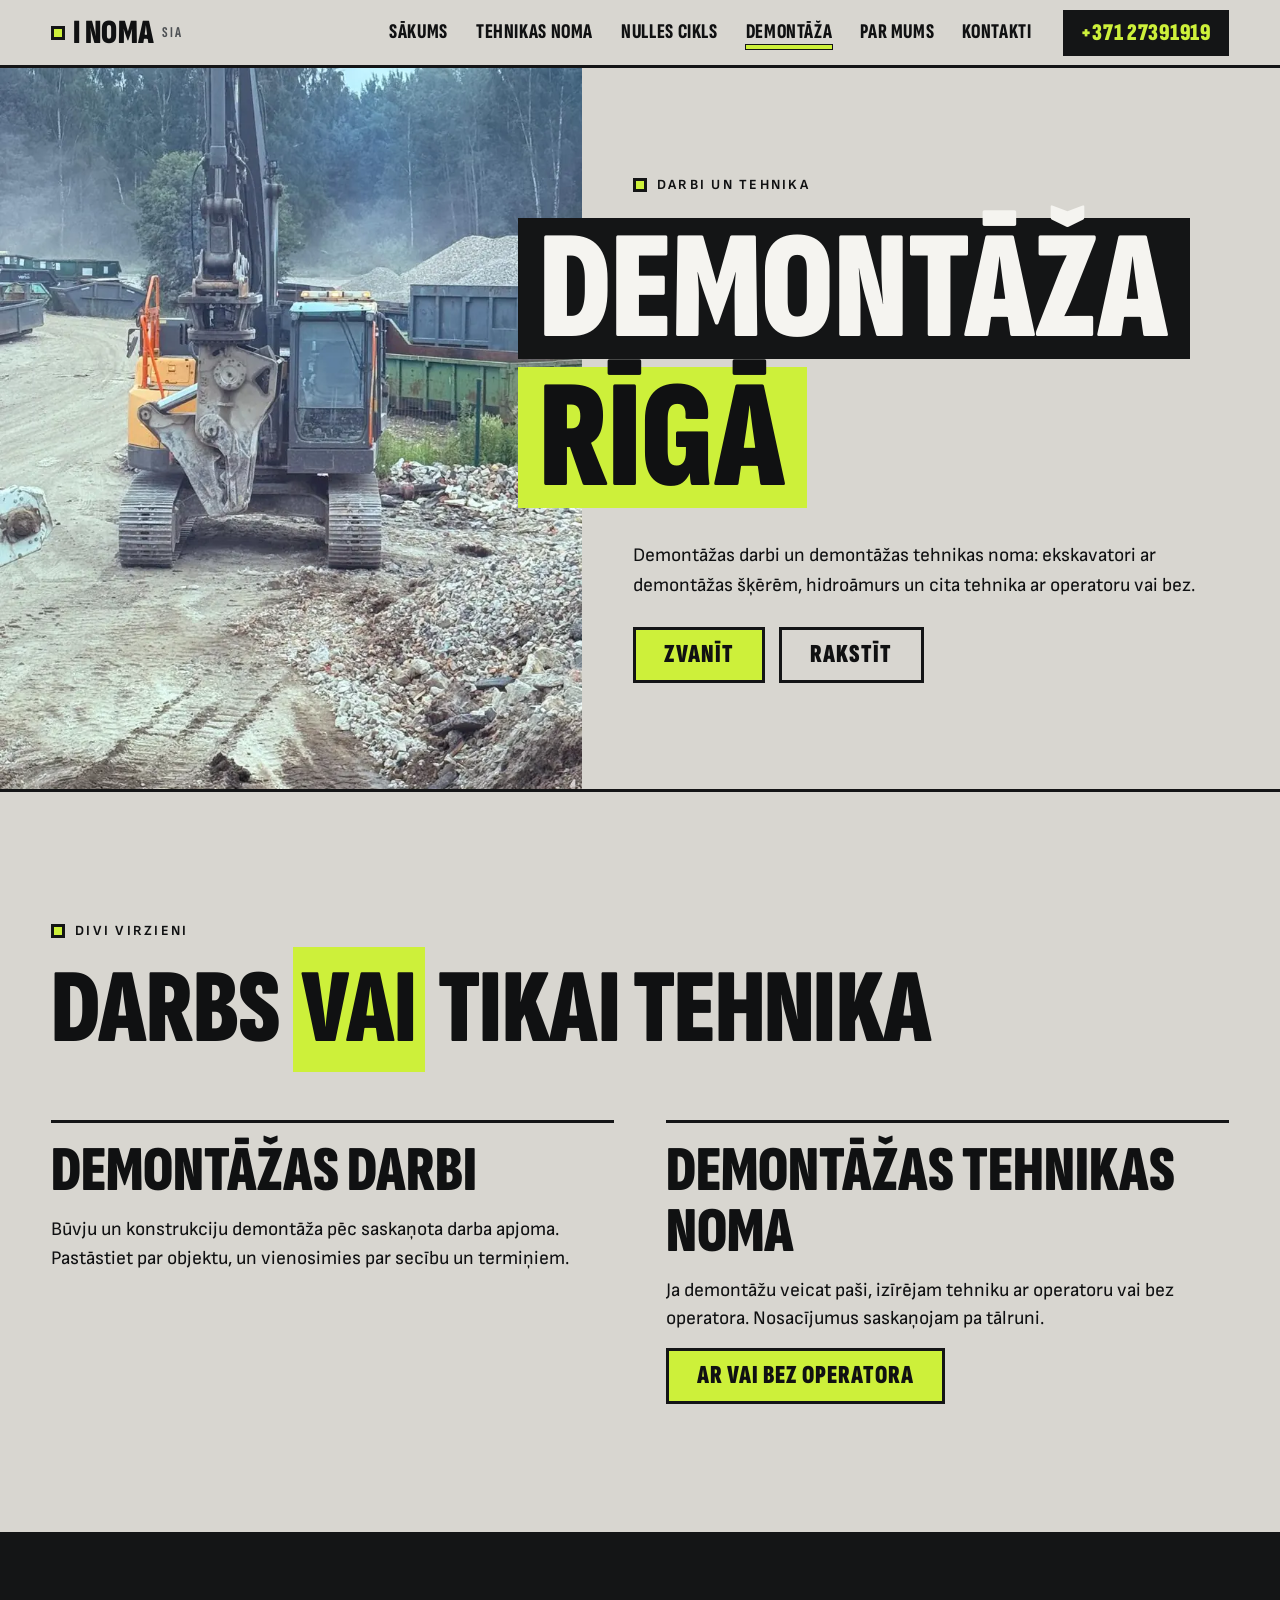
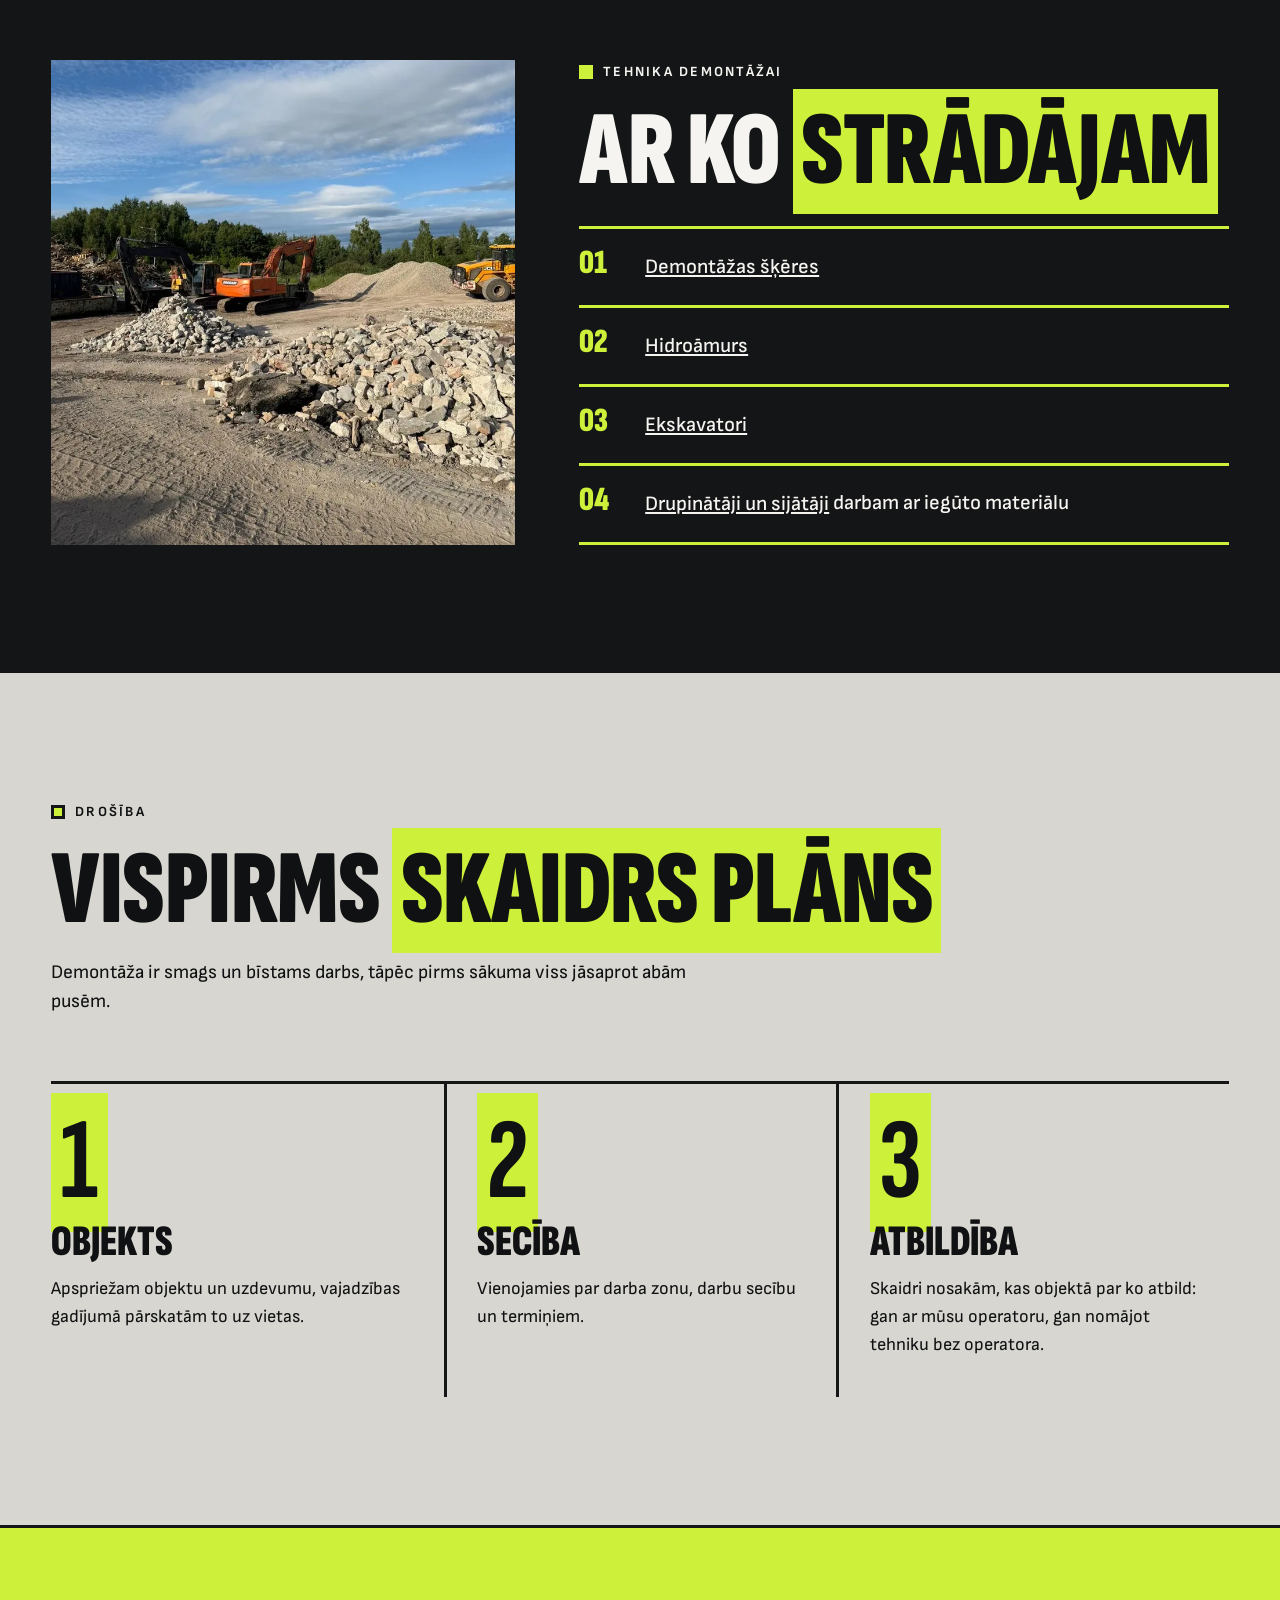
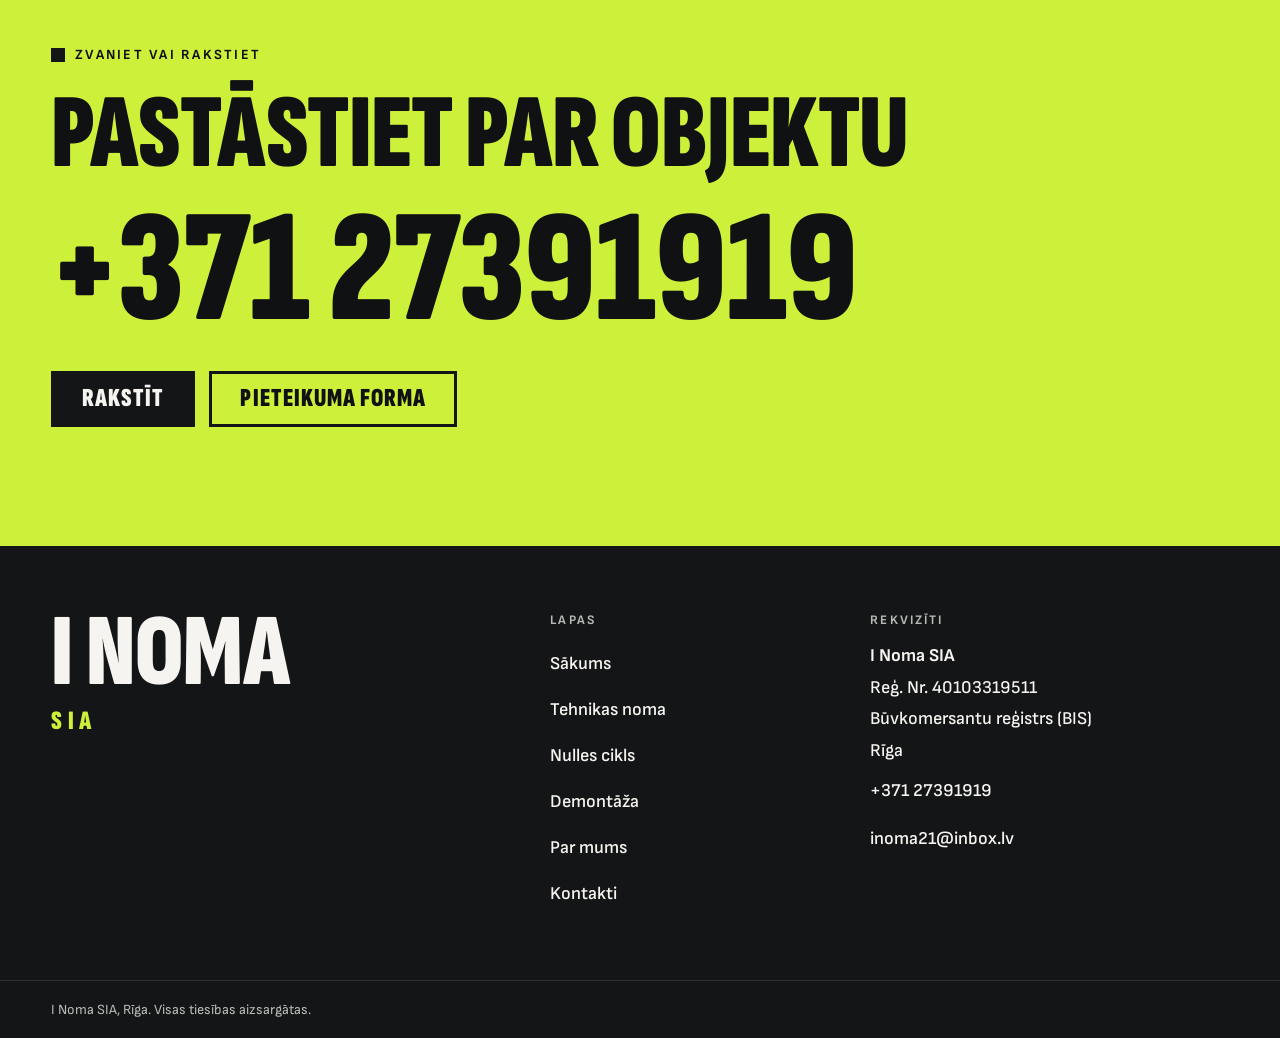
==== demontaza.html @ 494b1142 "I Noma full site: 6 pages with the client's photos, new design Co-Authored-By: Claude Opus 5.5 <nore" ====
<!doctype html>
<html lang="lv">
<head>
<meta charset="utf-8">
<meta name="viewport" content="width=device-width, initial-scale=1">
<title>Demontāža Rīgā: demontāžas darbi un tehnikas noma | I Noma SIA</title>
<meta name="description" content="Demontāžas darbi un demontāžas tehnikas noma Rīgā: ekskavatori ar demontāžas šķērēm, hidroāmurs, drupinātāji, sijātāji. Ar operatoru vai bez operatora.">
<meta name="theme-color" content="#141516">
<link rel="canonical" href="https://vasylian.com/i-noma/demontaza.html">
<meta property="og:type" content="website">
<meta property="og:locale" content="lv_LV">
<meta property="og:site_name" content="I Noma SIA">
<meta property="og:title" content="Demontāža Rīgā: demontāžas darbi un tehnikas noma | I Noma SIA">
<meta property="og:description" content="Demontāžas darbi un demontāžas tehnikas noma Rīgā: ekskavatori ar demontāžas šķērēm, hidroāmurs, drupinātāji, sijātāji. Ar operatoru vai bez operatora.">
<meta property="og:url" content="https://vasylian.com/i-noma/demontaza.html">
<meta property="og:image" content="https://vasylian.com/i-noma/img/demontazas-seres.webp">
<link rel="icon" href="favicon.svg" type="image/svg+xml">
<link rel="preload" href="fonts/sofia-ec-latin.woff2" as="font" type="font/woff2" crossorigin>
<link rel="stylesheet" href="styles.css">
<script type="application/ld+json">
{
  "@context": "https://schema.org",
  "@type": "LocalBusiness",
  "name": "I Noma SIA",
  "description": "Demontāžas darbi un demontāžas tehnikas noma Rīgā: ekskavatori ar demontāžas šķērēm, hidroāmurs, drupinātāji, sijātāji. Ar operatoru vai bez operatora.",
  "url": "https://vasylian.com/i-noma/",
  "email": "inoma21@inbox.lv",
  "telephone": "+37127391919",
  "identifier": "40103319511",
  "address": {
    "@type": "PostalAddress",
    "addressLocality": "Rīga",
    "addressCountry": "LV"
  },
  "areaServed": {
    "@type": "City",
    "name": "Rīga"
  }
}
</script>
</head>
<body>
<a class="skip" href="#saturs">Pāriet uz saturu</a>
<header class="hd">
  <a class="brand" href="index.html" aria-label="I Noma SIA, uz sākumu"><span class="brand__sq" aria-hidden="true"></span><span class="brand__t">I Noma</span><span class="brand__s">SIA</span></a>
  <nav class="nav" id="nav" aria-label="Galvenā izvēlne">
    <a href="index.html">Sākums</a>
    <a href="tehnikas-noma.html">Tehnikas noma</a>
    <a href="nulles-cikls.html">Nulles cikls</a>
    <a href="demontaza.html" aria-current="page">Demontāža</a>
    <a href="par-mums.html">Par mums</a>
    <a href="kontakti.html">Kontakti</a>
  </nav>
  <a class="hd__tel" href="tel:+37127391919">+371 27391919</a>
  <button class="burger" type="button" aria-expanded="false" aria-controls="nav"><i aria-hidden="true"></i><span>Izvēlne</span></button>
</header>
<main id="saturs">
<section class="ph ph--split ph--left" aria-labelledby="h1">
  <div class="ph__img"><img src="img/demontazas-seres.webp" srcset="img/demontazas-seres-800.webp 800w, img/demontazas-seres.webp 900w" sizes="(max-width:900px) 100vw, 45vw" width="900" height="1600" alt="Kāpurķēžu ekskavators ar demontāžas šķērēm, fonā šķembu kaudzes un konteineri" fetchpriority="high" style="object-position:50% 55%"></div>
  <div class="ph__txt">
    <p class="tag" style="margin-bottom:22px">Darbi un tehnika</p>
    <h1 id="h1"><span class="tape">Demontāža</span><span class="tape tape--lime">Rīgā</span></h1>
    <p class="ph__lead">Demontāžas darbi un demontāžas tehnikas noma: ekskavatori ar demontāžas šķērēm, hidroāmurs un cita tehnika ar operatoru vai bez.</p>
    <div class="ph__cta">
      <a class="btn" href="tel:+37127391919">Zvanīt</a>
      <a class="btn btn--line" href="mailto:inoma21@inbox.lv">Rakstīt</a>
    </div>
  </div>
</section>

<section class="sec" aria-labelledby="dd-h">
  <div class="wrap">
    <div class="sec__head">
      <p class="tag">Divi virzieni</p>
      <h2 class="h2" id="dd-h">Darbs <em>vai</em> tikai tehnika</h2>
    </div>
    <div class="cols2">
      <div>
        <h3 class="h3">Demontāžas darbi</h3>
        <p class="lead">Būvju un konstrukciju demontāža pēc saskaņota darba apjoma. Pastāstiet par objektu, un vienosimies par secību un termiņiem.</p>
      </div>
      <div>
        <h3 class="h3">Demontāžas tehnikas noma</h3>
        <p class="lead">Ja demontāžu veicat paši, izīrējam tehniku ar operatoru vai bez operatora. Nosacījumus saskaņojam pa tālruni.</p>
        <p><a class="btn" href="tehnikas-noma.html#operators">Ar vai bez operatora</a></p>
      </div>
    </div>
  </div>
</section>

<section class="sec on-dark" aria-labelledby="teh-h">
  <div class="wrap need need--b">
    <a class="row__img" style="min-height:420px;align-self:stretch" href="img/akmens-kaudzes.webp" data-lb data-cap="Akmeņu un drupu kaudzes, fonā ekskavatori"><img src="img/akmens-kaudzes.webp" srcset="img/akmens-kaudzes-800.webp 800w, img/akmens-kaudzes.webp 1200w" sizes="(max-width:900px) 100vw, 40vw" width="1200" height="1600" alt="Akmeņu un drupu kaudzes laukumā, fonā strādā ekskavatori" loading="lazy" decoding="async" style="object-position:50% 60%"></a>
    <div>
      <p class="tag">Tehnika demontāžai</p>
      <h2 class="h2" id="teh-h" style="margin:18px 0 28px">Ar ko <em>strādājam</em></h2>
      <ul>
        <li><b>01</b><span><a href="tehnikas-noma.html#seres">Demontāžas šķēres</a></span></li>
        <li><b>02</b><span><a href="tehnikas-noma.html#hidroamurs">Hidroāmurs</a></span></li>
        <li><b>03</b><span><a href="tehnikas-noma.html#ekskavatori">Ekskavatori</a></span></li>
        <li><b>04</b><span><a href="tehnikas-noma.html#drupinatajs">Drupinātāji un sijātāji</a> darbam ar iegūto materiālu</span></li>
      </ul>
    </div>
  </div>
</section>

<section class="sec" aria-labelledby="dr-h">
  <div class="wrap">
    <div class="sec__head">
      <p class="tag">Drošība</p>
      <h2 class="h2" id="dr-h">Vispirms <em>skaidrs plāns</em></h2>
      <p class="lead">Demontāža ir smags un bīstams darbs, tāpēc pirms sākuma viss jāsaprot abām pusēm.</p>
    </div>
    <ol class="steps">
      <li><span class="steps__n"><b>1</b></span><h3 class="h3">Objekts</h3><p>Apspriežam objektu un uzdevumu, vajadzības gadījumā pārskatām to uz vietas.</p></li>
      <li><span class="steps__n"><b>2</b></span><h3 class="h3">Secība</h3><p>Vienojamies par darba zonu, darbu secību un termiņiem.</p></li>
      <li><span class="steps__n"><b>3</b></span><h3 class="h3">Atbildība</h3><p>Skaidri nosakām, kas objektā par ko atbild: gan ar mūsu operatoru, gan nomājot tehniku bez operatora.</p></li>
    </ol>
  </div>
</section>

<section class="cta" aria-labelledby="cta-h">
  <div class="wrap">
    <p class="tag">Zvaniet vai rakstiet</p>
    <h2 class="h2" id="cta-h" style="margin:18px 0 22px">Pastāstiet par objektu</h2>
    <a class="cta__tel" href="tel:+37127391919">+371 27391919</a>
    <div class="cta__btns">
      <a class="btn btn--dark" href="mailto:inoma21@inbox.lv">Rakstīt</a>
      <a class="btn btn--line" href="kontakti.html#forma">Pieteikuma forma</a>
    </div>
  </div>
</section>

</main>
<footer class="ft">
  <div class="wrap ft__in">
    <div class="ft__brand">I Noma<small>SIA</small></div>
    <nav aria-label="Apakšējā izvēlne">
      <h2>Lapas</h2>
      <ul>
        <li><a href="index.html">Sākums</a></li>
<li><a href="tehnikas-noma.html">Tehnikas noma</a></li>
<li><a href="nulles-cikls.html">Nulles cikls</a></li>
<li><a href="demontaza.html">Demontāža</a></li>
<li><a href="par-mums.html">Par mums</a></li>
<li><a href="kontakti.html">Kontakti</a></li>
      </ul>
    </nav>
    <div>
      <h2>Rekvizīti</h2>
      <p><strong>I Noma SIA</strong></p>
      <p>Reģ. Nr. 40103319511</p>
      <p>Būvkomersantu reģistrs (BIS)</p>
      <p>Rīga</p>
      <p><a href="tel:+37127391919">+371 27391919</a></p>
      <p><a href="mailto:inoma21@inbox.lv">inoma21@inbox.lv</a></p>
    </div>
  </div>
  <div class="wrap ft__legal">I Noma SIA, Rīga. Visas tiesības aizsargātas.</div>
</footer>
<div class="dock">
  <a class="dock__call" href="tel:+37127391919">Zvanīt</a>
  <a class="dock__mail" href="mailto:inoma21@inbox.lv">Rakstīt</a>
</div>
<script src="script.js" defer></script>
</body>
</html>
---- styles.css ----
@font-face{font-family:'Sofia Sans';font-style:normal;font-weight:400 800;font-display:swap;src:url(fonts/sofia-latin-ext.woff2) format('woff2');unicode-range:U+0100-02BA,U+02BD-02C5,U+02C7-02CC,U+02CE-02D7,U+02DD-02FF,U+0304,U+0308,U+0329,U+1D00-1DBF,U+1E00-1E9F,U+1EF2-1EFF,U+2020,U+20A0-20AB,U+20AD-20C4,U+2113,U+2C60-2C7F,U+A720-A7FF}
@font-face{font-family:'Sofia Sans';font-style:normal;font-weight:400 800;font-display:swap;src:url(fonts/sofia-latin.woff2) format('woff2');unicode-range:U+0000-00FF,U+0131,U+0152-0153,U+02BB-02BC,U+02C6,U+02DA,U+02DC,U+0304,U+0308,U+0329,U+2000-206F,U+20AC,U+2122,U+2191,U+2193,U+2212,U+2215,U+FEFF,U+FFFD}
@font-face{font-family:'Sofia Sans Extra Condensed';font-style:normal;font-weight:600 900;font-display:swap;src:url(fonts/sofia-ec-latin-ext.woff2) format('woff2');unicode-range:U+0100-02BA,U+02BD-02C5,U+02C7-02CC,U+02CE-02D7,U+02DD-02FF,U+0304,U+0308,U+0329,U+1D00-1DBF,U+1E00-1E9F,U+1EF2-1EFF,U+2020,U+20A0-20AB,U+20AD-20C4,U+2113,U+2C60-2C7F,U+A720-A7FF}
@font-face{font-family:'Sofia Sans Extra Condensed';font-style:normal;font-weight:600 900;font-display:swap;src:url(fonts/sofia-ec-latin.woff2) format('woff2');unicode-range:U+0000-00FF,U+0131,U+0152-0153,U+02BB-02BC,U+02C6,U+02DA,U+02DC,U+0304,U+0308,U+0329,U+2000-206F,U+20AC,U+2122,U+2191,U+2193,U+2212,U+2215,U+FEFF,U+FFFD}

:root{
  --c:#d8d6d0;--c2:#c8c6bf;--c3:#a9a79f;
  --g:#141516;--g2:#1f2123;--g3:#2d3033;
  --w:#f5f4f0;--ink:#101112;--mute:#4d5053;--mute-d:#b7b9b6;
  --lime:#cdf03a;
  --fd:'Sofia Sans Extra Condensed','Arial Narrow','Roboto Condensed',sans-serif;
  --ft:'Sofia Sans',system-ui,-apple-system,'Segoe UI',Roboto,Arial,sans-serif;
  --pad:clamp(16px,4vw,56px);
  --max:1400px;
  --hd:68px;
}
*,*::before,*::after{box-sizing:border-box}
html{-webkit-text-size-adjust:100%;scroll-behavior:smooth;scroll-padding-top:calc(var(--hd) + 12px)}
body{margin:0;background:var(--c);color:var(--ink);font-family:var(--ft);font-size:18px;line-height:1.55;overflow-x:hidden}
img{display:block;max-width:100%;height:auto}
a{color:inherit}
h1,h2,h3,h4,p,ul,ol,dl,dd,figure{margin:0}
ul,ol{padding:0;list-style:none}
button{font:inherit;color:inherit}
:focus-visible{outline:3px solid var(--lime);outline-offset:3px;box-shadow:0 0 0 6px var(--g)}
.skip{position:absolute;left:8px;top:-60px;background:var(--lime);color:var(--ink);padding:12px 16px;font-weight:700;z-index:300;text-decoration:none}
.skip:focus{top:8px}
.wrap{width:100%;max-width:var(--max);margin-inline:auto;padding-inline:var(--pad)}
.sr{position:absolute;width:1px;height:1px;overflow:hidden;clip:rect(0 0 0 0);white-space:nowrap}

/* ---------- header ---------- */
.hd{position:sticky;top:0;z-index:100;height:var(--hd);display:flex;align-items:center;gap:20px;padding-inline:var(--pad);background:var(--c);border-bottom:3px solid var(--g)}
.brand{display:flex;align-items:center;min-height:44px;gap:8px;text-decoration:none;font-family:var(--fd);font-weight:900;text-transform:uppercase;line-height:1;margin-right:auto}
.brand__sq{width:14px;height:14px;background:var(--lime);border:3px solid var(--g);align-self:center;flex:none}
.brand__t{font-size:34px;letter-spacing:.01em}
.brand__s{font-size:15px;font-weight:700;letter-spacing:.14em;color:var(--mute)}
.nav{display:flex;align-items:center;gap:4px}
.nav a{display:inline-flex;align-items:center;min-height:44px;padding:0 12px;font-family:var(--fd);font-weight:800;font-size:21px;text-transform:uppercase;letter-spacing:.03em;text-decoration:none;position:relative}
.nav a::after{content:"";position:absolute;left:12px;right:12px;bottom:6px;height:4px;background:var(--lime);box-shadow:0 0 0 1px var(--g);transform:scaleX(0);transform-origin:left;transition:transform .2s}
.nav a:hover::after,.nav a[aria-current="page"]::after{transform:scaleX(1)}
.hd__tel{display:inline-flex;align-items:center;min-height:46px;padding:0 18px;background:var(--g);color:var(--lime);font-family:var(--fd);font-weight:900;font-size:24px;letter-spacing:.03em;text-decoration:none;white-space:nowrap}
.hd__tel:hover{background:var(--lime);color:var(--ink);outline:3px solid var(--g);outline-offset:-3px}
.burger{display:none;min-height:46px;min-width:46px;padding:0 14px;background:var(--g);color:var(--w);border:0;cursor:pointer;font-family:var(--fd);font-weight:800;font-size:20px;text-transform:uppercase;letter-spacing:.05em;align-items:center;gap:10px}
.burger i{display:block;width:20px;height:12px;border-block:3px solid currentColor;position:relative}
.burger i::after{content:"";position:absolute;left:0;right:0;top:3px;height:3px;background:currentColor}

/* ---------- buttons, labels ---------- */
.btn{display:inline-flex;align-items:center;justify-content:center;gap:10px;min-height:56px;padding:0 28px;font-family:var(--fd);font-weight:900;font-size:26px;text-transform:uppercase;letter-spacing:.04em;text-decoration:none;border:3px solid var(--g);background:var(--lime);color:var(--ink);cursor:pointer;transition:transform .15s,box-shadow .15s}
.btn:hover{transform:translate(-3px,-3px);box-shadow:5px 5px 0 var(--g)}
.btn--dark{background:var(--g);color:var(--w)}
.btn--line{background:transparent}
.btn--onDark{border-color:var(--lime)}
.btn--onDark.btn--line{color:var(--w)}
.btn--onDark:hover{box-shadow:5px 5px 0 var(--lime)}
.tag{display:inline-flex;align-items:center;gap:10px;font-family:var(--ft);font-weight:700;font-size:14px;letter-spacing:.16em;text-transform:uppercase}
.tag::before{content:"";width:14px;height:14px;background:var(--lime);border:3px solid var(--g);flex:none}
.on-dark .tag::before{border-color:var(--lime)}
.tape{display:block;width:max-content;max-width:none;white-space:nowrap;background:var(--g);color:var(--w);padding:.02em .14em 0;margin:0 0 .06em;line-height:.9}
.tape--lime{background:var(--lime);color:var(--ink)}

/* ---------- headings ---------- */
.h2{font-family:var(--fd);font-weight:900;text-transform:uppercase;font-size:clamp(46px,8.2vw,124px);line-height:.88;letter-spacing:-.005em}
.h2 em{font-style:normal;background:var(--lime);color:var(--ink);padding:0 .08em;box-decoration-break:clone;-webkit-box-decoration-break:clone}
.h3{font-family:var(--fd);font-weight:900;text-transform:uppercase;font-size:clamp(30px,3.4vw,46px);line-height:.95}
.lead{font-size:clamp(19px,1.5vw,22px);line-height:1.5;max-width:34em}
.h2 + .lead,.h2 + p{margin-top:32px!important}
.sec__head .h2 + .lead{margin-top:0!important}

/* ---------- sections ---------- */
.sec{padding-block:clamp(64px,10vw,150px)}
.sec--tight{padding-block:clamp(48px,6vw,90px)}
.on-dark{background:var(--g);color:var(--w)}
.on-dark .mute{color:var(--mute-d)}
.mute{color:var(--mute)}
.sec__head{display:grid;gap:22px;margin-bottom:clamp(32px,5vw,64px)}
.sec__head .lead{margin-top:6px}

/* ---------- hero (home) ---------- */
.hero{display:grid;grid-template-columns:minmax(0,5fr) minmax(0,7fr);min-height:calc(100svh - var(--hd));border-bottom:3px solid var(--g)}
.hero__txt{position:relative;z-index:2;padding:clamp(28px,4vw,56px) 0 clamp(28px,4vw,56px) var(--pad);display:flex;flex-direction:column;justify-content:space-between;gap:36px}
.hero h1{font-family:var(--fd);font-weight:900;text-transform:uppercase;font-size:clamp(60px,8.6vw,138px);line-height:.88;margin-top:clamp(20px,3vw,40px)}
.hero h1 .tape{margin-right:-14vw}
.hero h1 .loc{display:block;margin-top:.12em;font-size:.34em;letter-spacing:.14em;font-weight:800}
.hero__lead{max-width:30em}
.hero__cta{display:flex;flex-wrap:wrap;gap:14px;margin-top:26px}
.hero__img{position:relative;overflow:hidden;min-height:420px;background:var(--g2)}
.hero__img img{position:absolute;inset:0;width:100%;height:100%;object-fit:cover;object-position:76% 45%}

/* ---------- page head (inner) ---------- */
.ph{border-bottom:3px solid var(--g);position:relative}
.ph--wide .ph__img{height:clamp(320px,56vh,640px);position:relative;overflow:hidden;background:var(--g2)}
.ph__img img{width:100%;height:100%;object-fit:cover}
.ph--wide .ph__txt{padding:0 var(--pad);margin-top:calc(-1 * clamp(56px,8vw,128px));position:relative;z-index:2;padding-bottom:clamp(32px,5vw,64px)}
.ph h1{font-family:var(--fd);font-weight:900;text-transform:uppercase;font-size:clamp(60px,12vw,200px);line-height:.86}
.ph h1 .tape{margin-bottom:.05em}
.ph h1 .sub{display:block;font-size:.3em;letter-spacing:.06em;font-weight:800;margin-top:.2em}
.ph__lead{margin-top:clamp(18px,2vw,28px);max-width:36em;font-size:clamp(19px,1.5vw,22px)}
.ph__cta{display:flex;flex-wrap:wrap;gap:14px;margin-top:26px}
.ph--split{display:grid;grid-template-columns:minmax(0,6fr) minmax(0,5fr);min-height:calc(88svh - var(--hd))}
.ph--split .ph__txt{padding:clamp(32px,5vw,72px) 0 clamp(32px,5vw,72px) var(--pad);display:flex;flex-direction:column;justify-content:center;position:relative;z-index:2}
.ph--split h1 .tape{margin-right:-9vw}
.ph--split .ph__img{height:auto;min-height:420px;position:relative;overflow:hidden;background:var(--g2)}
.ph--split .ph__img img{position:absolute;inset:0}
.ph--left{grid-template-columns:minmax(0,5fr) minmax(0,6fr)}
.ph--left .ph__txt{padding:clamp(32px,5vw,72px) var(--pad) clamp(32px,5vw,72px) clamp(24px,4vw,56px);order:2}
.ph--left h1 .tape{margin-right:0;margin-left:-9vw}
.ph--left .ph__img{order:1}
.zero{position:absolute;right:var(--pad);bottom:clamp(8px,2vw,28px);font-family:var(--fd);font-weight:900;font-size:clamp(70px,14vw,230px);line-height:.8;color:var(--lime);-webkit-text-stroke:3px var(--g);paint-order:stroke fill;z-index:3;pointer-events:none;letter-spacing:-.01em}

/* ---------- machinery mosaic ---------- */
.mos{display:grid;grid-template-columns:repeat(12,minmax(0,1fr));grid-auto-rows:clamp(190px,21vw,310px);gap:6px}
.tile{position:relative;overflow:hidden;background:var(--g2);display:block;text-decoration:none;color:var(--w)}
.tile img{position:absolute;inset:0;width:100%;height:100%;object-fit:cover;transition:transform .5s}
.tile:hover img{transform:scale(1.04)}
.tile::after{content:"";position:absolute;inset:auto 0 0 0;height:55%;background:linear-gradient(to top,rgba(10,10,10,.72),transparent);pointer-events:none}
.tile__l{position:absolute;left:0;bottom:0;z-index:2;display:flex;flex-direction:column;align-items:flex-start;gap:6px;padding:14px;max-width:100%}
.tile__n{font-family:var(--ft);font-weight:700;font-size:13px;letter-spacing:.16em;color:var(--lime)}
.tile__t{font-family:var(--fd);font-weight:900;font-size:clamp(28px,3.3vw,50px);text-transform:uppercase;line-height:.92;background:var(--g);color:var(--w);padding:.05em .16em 0;transition:background .2s,color .2s}
.tile:hover .tile__t{background:var(--lime);color:var(--ink)}
.t1{grid-column:span 7;grid-row:span 2}
.t2{grid-column:span 5}
.t3{grid-column:span 5}
.t4{grid-column:span 4;grid-row:span 2}
.t5{grid-column:span 8}
.t6{grid-column:span 4}
.t7{grid-column:span 4}
.tile--type{background:var(--lime);color:var(--ink);padding:18px;display:flex;flex-direction:column;justify-content:space-between}
.tile--type::after{display:none}
.tile--type .tile__t,.tile--type:hover .tile__t{background:none;color:var(--ink);padding:0;font-size:clamp(34px,4.4vw,66px)}
.tile--type p{font-weight:600;font-size:17px;line-height:1.35;max-width:20em}
.tile--type .tile__n{color:var(--ink)}
.t1 img{object-position:60% 50%}.t2 img{object-position:50% 60%}.t3 img{object-position:35% 55%}.t4 img{object-position:50% 70%}.t5 img{object-position:38% 55%}.t6 img{object-position:55% 50%}

/* ---------- operator split ---------- */
.ops{display:grid;grid-template-columns:1fr 1fr;border:3px solid var(--lime)}
.ops > div{padding:clamp(24px,3.5vw,56px);display:grid;gap:18px;align-content:start}
.ops > div + div{border-left:3px solid var(--lime)}
.ops h3{font-family:var(--fd);font-weight:900;text-transform:uppercase;font-size:clamp(44px,6.5vw,104px);line-height:.88}
.ops h3 span{color:var(--lime)}
.ops p{font-size:clamp(18px,1.4vw,21px);max-width:26em}
.ops ul{display:grid;gap:10px}
.ops li{display:flex;gap:12px;align-items:flex-start;font-weight:500}
.ops li::before{content:"";flex:none;width:14px;height:14px;margin-top:.5em;background:var(--lime)}
.ops--light{border-color:var(--g)}
.ops--light > div + div{border-left-color:var(--g)}
.ops--light h3 span{color:var(--ink);background:var(--lime);padding:0 .08em}
.ops--light li::before{background:var(--g)}

/* ---------- index list ---------- */
.idx{border-top:3px solid var(--g)}
.idx a{display:grid;grid-template-columns:clamp(54px,9vw,140px) minmax(0,1fr) auto;align-items:center;gap:clamp(12px,3vw,40px);padding:clamp(18px,2.6vw,36px) 0;border-bottom:3px solid var(--g);text-decoration:none;transition:background .2s,padding .2s}
.idx a:hover{background:var(--lime);padding-inline:18px}
.idx__n{font-family:var(--fd);font-weight:900;font-size:clamp(30px,5vw,72px);line-height:1}
.idx__t{font-family:var(--fd);font-weight:900;text-transform:uppercase;font-size:clamp(40px,7.4vw,112px);line-height:.9}
.idx__d{display:block;font-family:var(--ft);font-weight:500;font-size:clamp(17px,1.4vw,20px);line-height:1.4;margin-top:8px;text-transform:none;max-width:34em}
.idx__a{font-family:var(--fd);font-weight:900;font-size:clamp(40px,6vw,92px);line-height:1}

/* ---------- gallery contact sheet ---------- */
.sheet{display:grid;grid-template-columns:repeat(4,minmax(0,1fr));grid-auto-rows:clamp(150px,19vw,280px);gap:6px;grid-auto-flow:dense}
.sheet a{position:relative;display:block;overflow:hidden;background:var(--g2);cursor:zoom-in}
.sheet img{position:absolute;inset:0;width:100%;height:100%;object-fit:cover;transition:transform .5s}
.sheet a:hover img{transform:scale(1.05)}
.sheet .n{position:absolute;left:0;top:0;z-index:2;background:var(--g);color:var(--lime);font-family:var(--fd);font-weight:800;font-size:20px;line-height:1;padding:6px 10px;letter-spacing:.06em}
.sheet .w2{grid-column:span 2}
.sheet .h2r{grid-row:span 2}

/* ---------- steps ---------- */
.steps{display:grid;grid-template-columns:repeat(3,minmax(0,1fr));border-top:3px solid var(--g)}
.steps li{padding:clamp(20px,2.6vw,36px) clamp(16px,2.4vw,32px) clamp(24px,3vw,44px) 0;display:grid;gap:12px;align-content:start}
.steps li + li{padding-left:clamp(16px,2.4vw,32px);border-left:3px solid var(--g)}
.steps__n{font-family:var(--fd);font-weight:900;font-size:clamp(70px,9vw,140px);line-height:.8}
.steps__n b{background:var(--lime);color:var(--ink);padding:0 .08em}
.steps p{max-width:24em}
.on-dark .steps,.on-dark .steps li + li{border-color:var(--lime)}
.on-dark .steps__n{color:var(--w)}

/* ---------- feature rows (rental) ---------- */
.rows{display:grid;gap:clamp(48px,6vw,96px)}
.row{display:grid;grid-template-columns:minmax(0,7fr) minmax(0,5fr);gap:clamp(20px,3vw,48px);align-items:stretch;scroll-margin-top:90px}
.row:nth-child(even){grid-template-columns:minmax(0,5fr) minmax(0,7fr)}
.row:nth-child(even) .row__img{order:2}
.row__img{display:block;position:relative;overflow:hidden;min-height:300px;background:var(--g2);cursor:zoom-in}
.row__img img{position:absolute;inset:0;width:100%;height:100%;object-fit:cover}
.row__body{display:flex;flex-direction:column;justify-content:center;gap:16px;border-top:3px solid var(--g);padding-top:18px}
.row__n{font-family:var(--ft);font-weight:700;font-size:14px;letter-spacing:.16em;text-transform:uppercase}
.row__body .h2{font-size:clamp(46px,6.6vw,100px)}
.row--type{grid-template-columns:1fr!important}
.row--type .row__body{background:var(--lime);padding:clamp(20px,3vw,44px);border:3px solid var(--g)}

/* ---------- facts ---------- */
.need{display:grid;grid-template-columns:minmax(0,5fr) minmax(0,6fr);gap:clamp(24px,5vw,80px);align-items:start}
.need--a{grid-template-columns:minmax(0,6fr) minmax(0,5fr)}
.need--b{grid-template-columns:minmax(0,5fr) minmax(0,7fr)}
.need ul{display:grid;border-top:3px solid var(--lime)}
.need li{display:grid;grid-template-columns:54px 1fr;gap:12px;padding:16px 0;border-bottom:3px solid var(--lime);font-size:clamp(19px,1.6vw,23px);font-weight:500;align-items:baseline}
.need li a{display:inline-flex;align-items:center;min-height:44px}
.need li b{font-family:var(--fd);font-weight:900;color:var(--lime);font-size:34px;line-height:1}
.facts{display:grid;border-top:3px solid var(--g)}
.facts div{display:grid;grid-template-columns:minmax(120px,1fr) minmax(0,2fr);gap:16px;padding:16px 0;border-bottom:3px solid var(--g)}
.facts dt{font-weight:700;font-size:14px;letter-spacing:.14em;text-transform:uppercase;align-self:center}
.facts dd{font-family:var(--fd);font-weight:800;font-size:clamp(26px,3vw,40px);line-height:1;overflow-wrap:anywhere}
.facts a{display:inline-flex;align-items:center;min-height:44px;text-decoration:none;box-shadow:inset 0 -4px 0 var(--lime)}
.cols2{display:grid;grid-template-columns:minmax(0,1fr) minmax(0,1fr);gap:clamp(24px,4vw,64px)}
.cols2 > div{border-top:3px solid var(--g);padding-top:18px;display:grid;gap:14px;align-content:start}
.cols2 .h3{font-size:clamp(38px,5vw,76px)}
.bullets{display:grid;gap:8px}
.bullets li{display:flex;gap:12px;align-items:flex-start;font-weight:500}
.bullets li::before{content:"";flex:none;width:14px;height:14px;margin-top:.5em;background:var(--lime);border:3px solid var(--g)}
.on-dark .bullets li::before{border-color:var(--lime)}
.band{position:relative;height:clamp(240px,40vw,560px);overflow:hidden;background:var(--g2);display:block;cursor:zoom-in}
.band img{position:absolute;inset:0;width:100%;height:100%;object-fit:cover}
.band--p{display:grid;grid-template-columns:repeat(2,minmax(0,1fr));gap:6px;height:auto;cursor:default;background:none}
.band--p a{position:relative;display:block;height:clamp(260px,42vw,600px);overflow:hidden;background:var(--g2);cursor:zoom-in}
.band--p img{position:absolute;inset:0;width:100%;height:100%;object-fit:cover}

/* ---------- CTA ---------- */
.cta{padding-block:clamp(64px,9vw,140px);background:var(--lime);color:var(--ink);border-top:3px solid var(--g)}
.cta .tag::before{background:var(--g)}
.cta__tel{display:block;width:max-content;max-width:100%;font-family:var(--fd);font-weight:900;font-size:clamp(54px,12.5vw,210px);line-height:.85;color:var(--ink);text-decoration:none;white-space:nowrap;margin-bottom:32px}
.cta__tel:hover{background:var(--g);color:var(--lime)}
.cta .btn--dark:hover{box-shadow:5px 5px 0 var(--g)}
.cta__btns{display:flex;flex-wrap:wrap;gap:14px}
.cta .h2{margin-bottom:24px}

/* ---------- contacts ---------- */
.contact{display:grid;grid-template-columns:minmax(0,6fr) minmax(0,6fr);gap:clamp(28px,5vw,80px);align-items:start}
.form{display:grid;gap:18px;background:var(--w);border:3px solid var(--g);padding:clamp(20px,3vw,40px)}
.form label,.form fieldset{display:grid;gap:6px;font-weight:700;font-size:14px;letter-spacing:.12em;text-transform:uppercase}
.form fieldset{border:0;padding:0;margin:0;min-width:0}
.form legend{padding:0;margin-bottom:6px}
.form input[type=text],.form select,.form textarea{width:100%;min-height:52px;padding:12px 14px;border:3px solid var(--g);background-color:#fff;color:var(--ink);font:500 18px var(--ft);letter-spacing:0;text-transform:none;border-radius:0;-webkit-appearance:none;appearance:none}
.form select{background-image:linear-gradient(45deg,transparent 50%,var(--g) 50%),linear-gradient(135deg,var(--g) 50%,transparent 50%);background-position:calc(100% - 22px) 50%,calc(100% - 16px) 50%;background-size:6px 6px;background-repeat:no-repeat;padding-right:40px}
.form textarea{min-height:120px;resize:vertical}
.form input:focus-visible,.form select:focus-visible,.form textarea:focus-visible{outline:3px solid var(--lime);box-shadow:0 0 0 6px var(--g)}
.radios{display:flex;flex-wrap:wrap;gap:8px}
.radios label{display:inline-flex;position:relative;font-size:17px;letter-spacing:0;text-transform:none;font-weight:600}
.radios input{position:absolute;opacity:0;inset:0;width:100%;height:100%;margin:0;cursor:pointer}
.radios span{display:inline-flex;align-items:center;min-height:48px;padding:0 16px;border:3px solid var(--g);background:#fff}
.radios input:checked + span{background:var(--g);color:var(--lime)}
.radios input:focus-visible + span{outline:3px solid var(--lime);box-shadow:0 0 0 6px var(--g)}
.form__row{display:grid;grid-template-columns:1fr 1fr;gap:18px}
.form__note{font-size:15px;font-weight:500;color:var(--mute);letter-spacing:0;text-transform:none}
.form__msg{font-size:16px;font-weight:600;letter-spacing:0;text-transform:none;min-height:1.4em}
.clist{display:grid;border-top:3px solid var(--g);margin-top:26px}
.clist li{padding:16px 0;border-bottom:3px solid var(--g);display:grid;gap:4px}
.clist small{font-weight:700;font-size:13px;letter-spacing:.16em;text-transform:uppercase;color:var(--mute)}
.clist a,.clist .v{font-family:var(--fd);font-weight:900;font-size:clamp(34px,5vw,64px);line-height:1;text-decoration:none;overflow-wrap:anywhere}
.clist a{justify-self:start;display:inline-flex;align-items:center;min-height:44px}
.clist a:hover{background:var(--lime)}
.map{margin-top:clamp(36px,5vw,64px);border:3px solid var(--g);background:var(--c2)}
.map iframe{display:block;width:100%;height:clamp(300px,38vw,460px);border:0;filter:grayscale(1) contrast(1.05)}
.map__cap{display:flex;flex-wrap:wrap;gap:12px;justify-content:space-between;align-items:center;padding:8px 16px;background:var(--g);color:var(--w);font-weight:600;font-size:16px}
.map__cap a{display:inline-flex;align-items:center;min-height:44px;color:var(--lime)}

/* ---------- footer ---------- */
.ft{background:var(--g);color:var(--w);border-top:3px solid var(--lime)}
.ft__in{display:grid;grid-template-columns:minmax(0,5fr) minmax(0,3fr) minmax(0,4fr);gap:clamp(24px,4vw,64px);padding-block:clamp(40px,5vw,72px)}
.ft__brand{font-family:var(--fd);font-weight:900;font-size:clamp(60px,8vw,128px);line-height:.85;text-transform:uppercase}
.ft__brand small{display:block;font-size:.26em;letter-spacing:.2em;color:var(--lime);margin-top:.5em}
.ft h2{font-family:var(--ft);font-weight:700;font-size:13px;letter-spacing:.16em;text-transform:uppercase;color:var(--mute-d);margin-bottom:12px}
.ft ul{display:grid;gap:2px}
.ft a{display:inline-flex;align-items:center;min-height:44px;text-decoration:none;font-weight:600}
.ft a:hover{color:var(--lime)}
.ft p{font-weight:500;margin-bottom:4px}
.ft__legal{border-top:1px solid var(--g3);padding-block:18px;font-size:14px;color:var(--mute-d)}

/* ---------- dock (mobile) ---------- */
.dock{display:none}

/* ---------- lightbox ---------- */
.lb{position:fixed;inset:0;z-index:500;background:rgba(10,10,10,.94);display:none;align-items:center;justify-content:center;padding:56px 72px 72px}
.lb.is-open{display:flex}
.lb__fig{position:relative;max-width:100%;max-height:100%;display:flex;flex-direction:column;align-items:center;gap:12px}
.lb__img{max-width:100%;max-height:calc(100vh - 160px);max-height:calc(100dvh - 160px);width:auto;height:auto;object-fit:contain;background:var(--g2)}
.lb__cap{color:var(--w);font-weight:500;font-size:17px;text-align:center;max-width:40em}
.lb__count{position:absolute;left:18px;top:14px;color:var(--lime);font-family:var(--fd);font-weight:900;font-size:26px;letter-spacing:.06em}
.lb__x,.lb__p,.lb__n{position:absolute;border:3px solid var(--lime);background:var(--g);color:var(--lime);width:52px;height:52px;display:flex;align-items:center;justify-content:center;cursor:pointer;font-family:var(--fd);font-weight:900;font-size:34px;line-height:1;padding:0}
.lb__x{right:14px;top:10px}
.lb__p{left:10px;top:50%;transform:translateY(-50%)}
.lb__n{right:10px;top:50%;transform:translateY(-50%)}
.lb__x:hover,.lb__p:hover,.lb__n:hover{background:var(--lime);color:var(--ink)}
body.lb-open{overflow:hidden}

/* ---------- responsive ---------- */
@media (max-width:1080px){
  .nav a{font-size:19px;padding:0 8px}
  .nav a::after{left:8px;right:8px}
  .hd__tel{font-size:21px;padding:0 12px}
  .brand__s{display:none}
}
@media (max-width:900px){
  :root{--hd:60px}
  body{padding-bottom:64px}
  .brand__t{font-size:30px}
  .burger{display:inline-flex}
  .hd__tel{display:none}
  .nav{position:fixed;inset:var(--hd) 0 0 0;background:var(--g);color:var(--w);flex-direction:column;align-items:stretch;gap:0;padding:8px var(--pad) 90px;overflow:auto;visibility:hidden;opacity:0;transform:translateY(-8px);transition:opacity .2s,transform .2s,visibility .2s;z-index:99}
  .nav a{font-size:clamp(46px,14vw,72px);min-height:68px;padding:0;border-bottom:3px solid var(--g3);line-height:1}
  .nav a::after{display:none}
  .nav a[aria-current="page"]{color:var(--lime)}
  body.menu-open .nav{visibility:visible;opacity:1;transform:none}
  body.menu-open{overflow:hidden}
  .dock{display:grid;grid-template-columns:1fr 1fr;position:fixed;left:0;right:0;bottom:0;z-index:150;border-top:3px solid var(--g)}
  .dock a{display:flex;align-items:center;justify-content:center;min-height:64px;font-family:var(--fd);font-weight:900;font-size:28px;text-transform:uppercase;letter-spacing:.05em;text-decoration:none}
  .dock__call{background:var(--lime);color:var(--ink)}
  .dock__mail{background:var(--g);color:var(--w)}
  .hero{grid-template-columns:1fr;min-height:0}
  .hero__img{order:-1;min-height:0;height:min(62svh,520px)}
  .hero__txt{padding:0 var(--pad) 40px;gap:24px}
  .hero h1{font-size:clamp(50px,15.4vw,120px);margin-top:-.62em}
  .hero h1 .tape{margin-right:0}
  .hero .tag,.ph--split .tag{display:none}
  .ph h1 .tape{white-space:normal;max-width:100%}
  .ph--split h1 .tape,.ph--left h1 .tape{white-space:normal;max-width:100%}
  .hero h1 .loc{font-size:.3em}
  .ph--wide .ph__img{height:clamp(240px,46vh,420px)}
  .ph h1{font-size:clamp(52px,15vw,130px)}
  .ph--split,.ph--left{grid-template-columns:1fr;min-height:0}
  .ph--split .ph__img,.ph--left .ph__img{order:-1;min-height:0;height:clamp(300px,54svh,520px)}
  .ph--split .ph__txt,.ph--left .ph__txt{order:0;padding:0 var(--pad) 36px;margin-top:calc(-1 * clamp(30px,8vw,56px))}
  .ph--split h1 .tape,.ph--left h1 .tape{margin:0 0 .05em}
  .zero{top:clamp(180px,42vw,380px);bottom:auto;right:var(--pad);font-size:clamp(66px,22vw,150px)}
  .mos{grid-template-columns:repeat(2,minmax(0,1fr));grid-auto-rows:clamp(170px,44vw,260px)}
  .t1,.t4,.t5{grid-column:span 2}
  .t1{grid-row:span 1}.t4{grid-row:span 2}
  .t2,.t3,.t6,.t7{grid-column:span 1}
  .tile__t{font-size:clamp(24px,7vw,36px)}
  .ops{grid-template-columns:1fr}
  .ops > div + div{border-left:0;border-top:3px solid var(--lime)}
  .ops--light > div + div{border-top-color:var(--g)}
  .sheet{grid-template-columns:repeat(2,minmax(0,1fr));grid-auto-rows:clamp(140px,38vw,220px)}
  .steps{grid-template-columns:1fr}
  .steps li{padding-right:0}
  .steps li + li{padding-left:0;border-left:0;border-top:3px solid var(--g)}
  .on-dark .steps li + li{border-top-color:var(--lime)}
  .row,.row:nth-child(even){grid-template-columns:1fr}
  .row:nth-child(even) .row__img{order:0}
  .row__img{min-height:0;height:clamp(220px,58vw,380px)}
  .need,.cols2,.contact{grid-template-columns:1fr}
  .cta__tel{white-space:normal}
  .ft__in{grid-template-columns:1fr}
  .form__row{grid-template-columns:1fr}
  .band--p{grid-template-columns:1fr}
  .lb{padding:56px 10px 80px}
  .lb__p,.lb__n{top:auto;bottom:12px;transform:none}
  .lb__p{left:12px}.lb__n{right:12px}
}
@media (max-width:420px){
  .btn{font-size:24px;padding:0 20px}
  .idx a{grid-template-columns:44px minmax(0,1fr) auto}
  .facts div{grid-template-columns:1fr}
}
@media (prefers-reduced-motion:reduce){
  *{transition:none!important;scroll-behavior:auto!important}
}
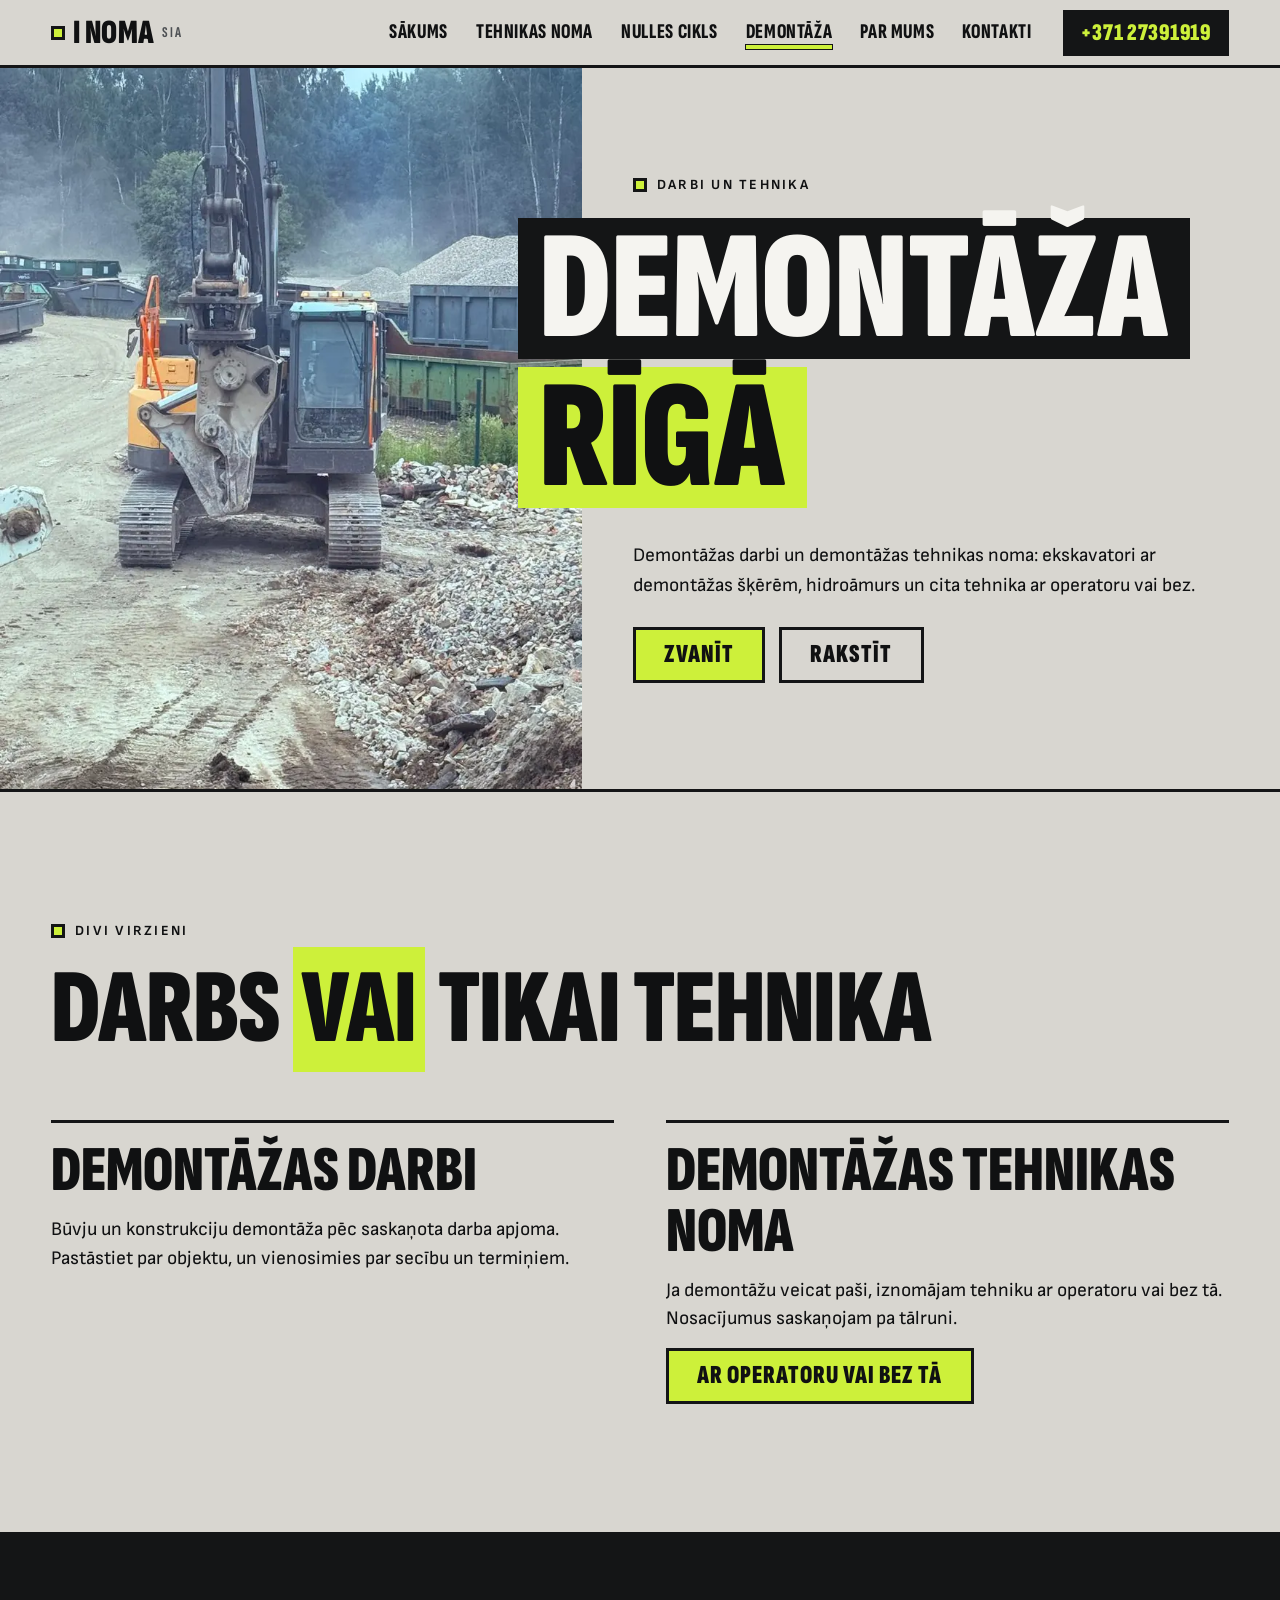
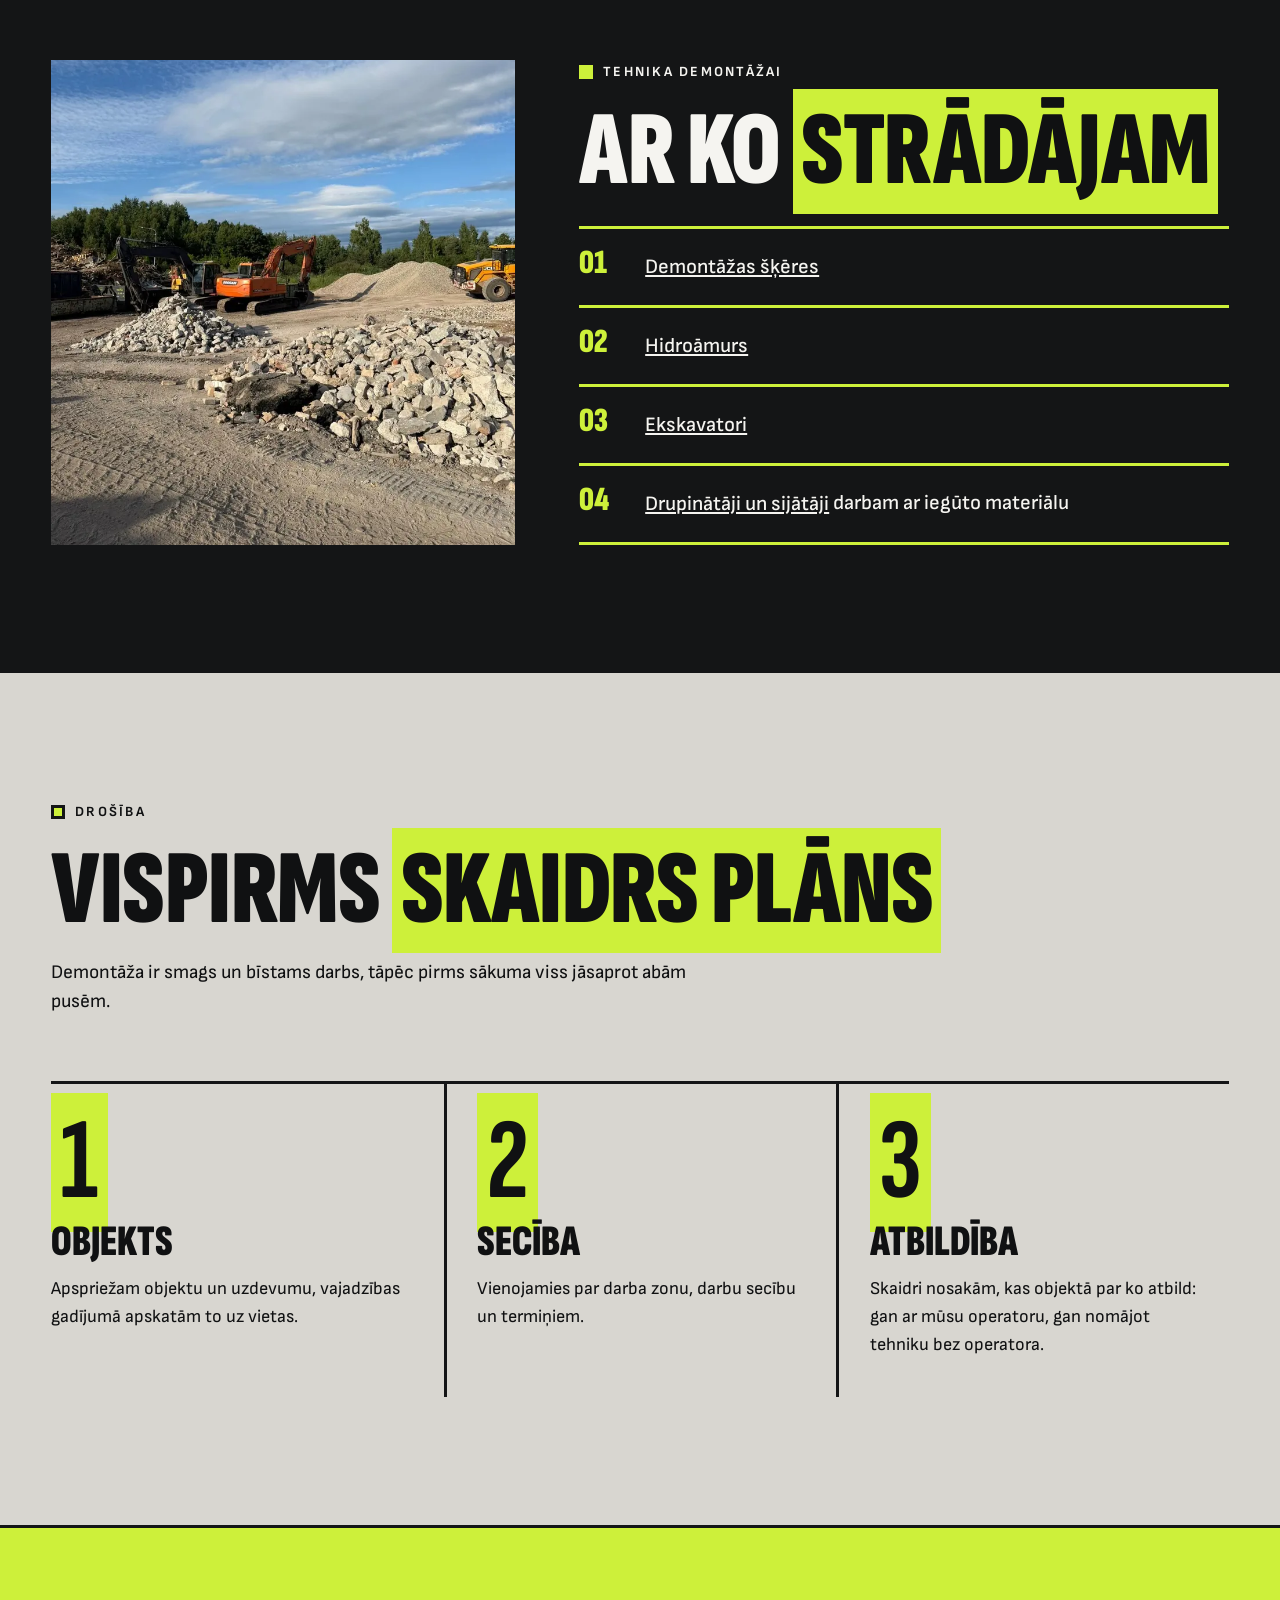
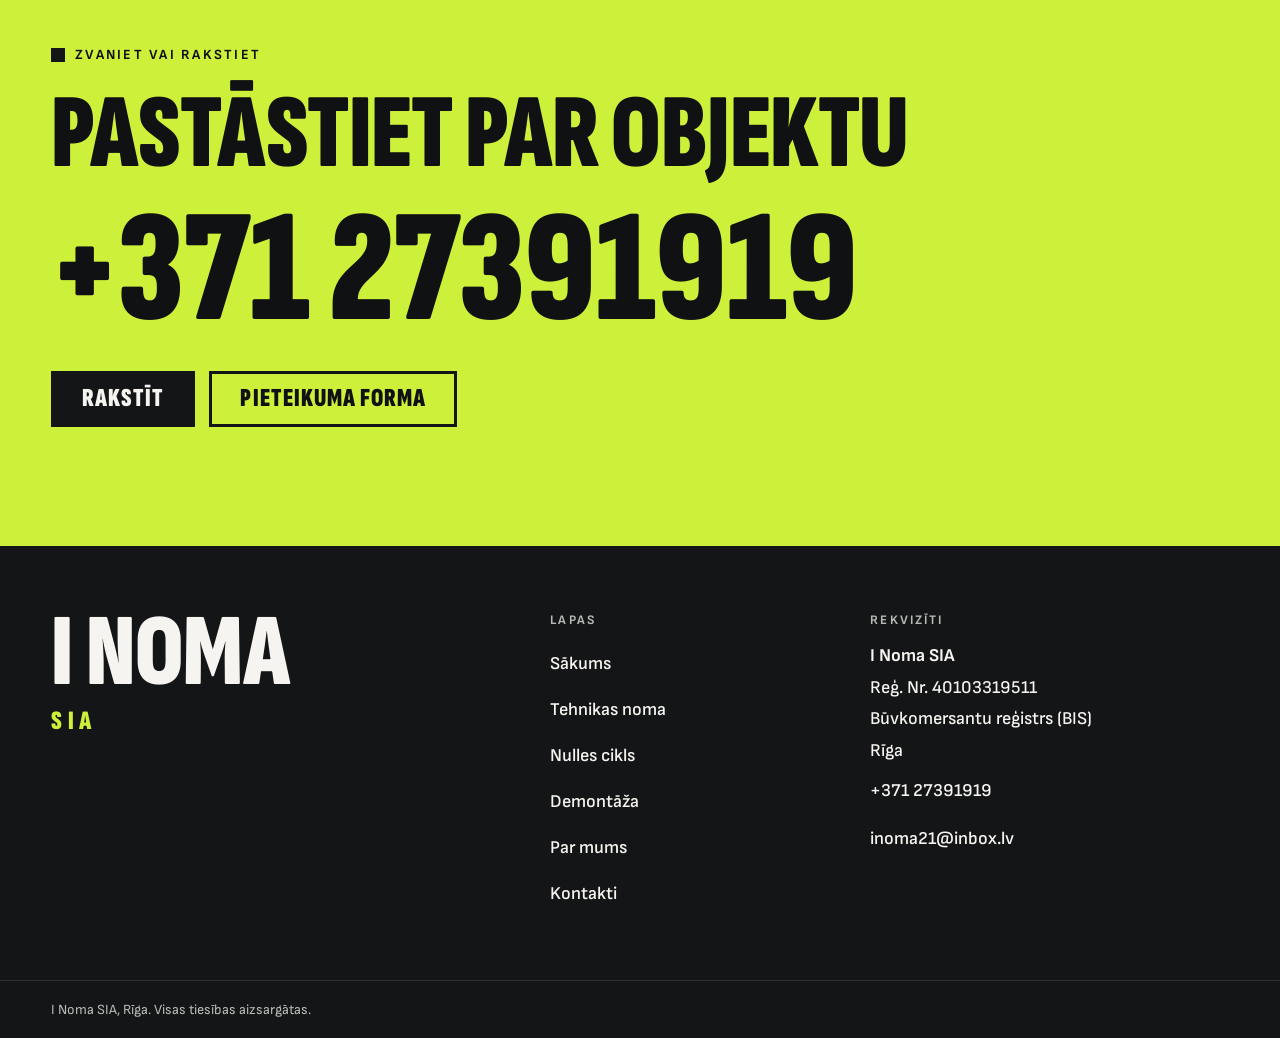
==== commit 28122d94: "LV fixes: iznomājam (renting out, not renting in), operator wording, noindex on the preview Co-Autho" ====
--- a/demontaza.html
+++ b/demontaza.html
@@ -38,6 +38,7 @@
   }
 }
 </script>
+<meta name="robots" content="noindex, follow">
 </head>
 <body>
 <a class="skip" href="#saturs">Pāriet uz saturu</a>
@@ -81,8 +82,8 @@
       </div>
       <div>
         <h3 class="h3">Demontāžas tehnikas noma</h3>
-        <p class="lead">Ja demontāžu veicat paši, izīrējam tehniku ar operatoru vai bez operatora. Nosacījumus saskaņojam pa tālruni.</p>
-        <p><a class="btn" href="tehnikas-noma.html#operators">Ar vai bez operatora</a></p>
+        <p class="lead">Ja demontāžu veicat paši, iznomājam tehniku ar operatoru vai bez tā. Nosacījumus saskaņojam pa tālruni.</p>
+        <p><a class="btn" href="tehnikas-noma.html#operators">Ar operatoru vai bez tā</a></p>
       </div>
     </div>
   </div>
@@ -112,7 +113,7 @@
       <p class="lead">Demontāža ir smags un bīstams darbs, tāpēc pirms sākuma viss jāsaprot abām pusēm.</p>
     </div>
     <ol class="steps">
-      <li><span class="steps__n"><b>1</b></span><h3 class="h3">Objekts</h3><p>Apspriežam objektu un uzdevumu, vajadzības gadījumā pārskatām to uz vietas.</p></li>
+      <li><span class="steps__n"><b>1</b></span><h3 class="h3">Objekts</h3><p>Apspriežam objektu un uzdevumu, vajadzības gadījumā apskatām to uz vietas.</p></li>
       <li><span class="steps__n"><b>2</b></span><h3 class="h3">Secība</h3><p>Vienojamies par darba zonu, darbu secību un termiņiem.</p></li>
       <li><span class="steps__n"><b>3</b></span><h3 class="h3">Atbildība</h3><p>Skaidri nosakām, kas objektā par ko atbild: gan ar mūsu operatoru, gan nomājot tehniku bez operatora.</p></li>
     </ol>
